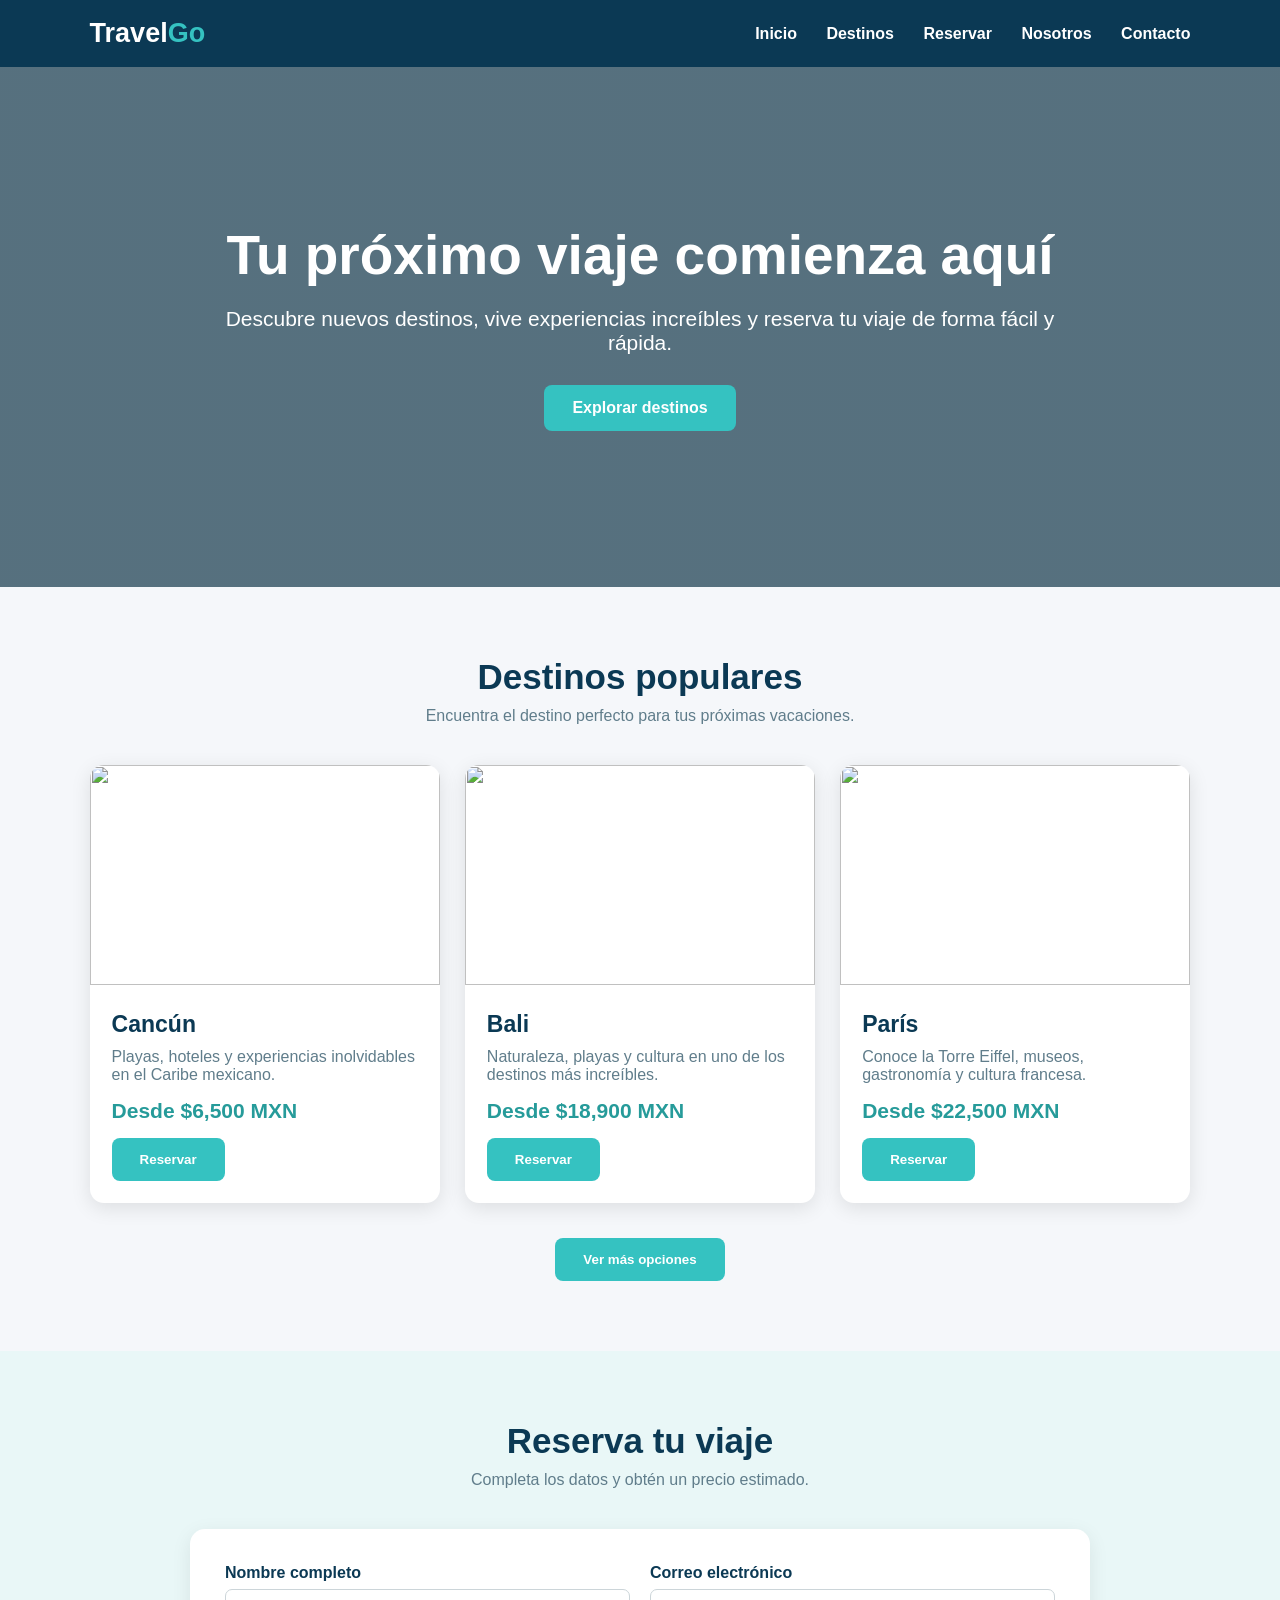
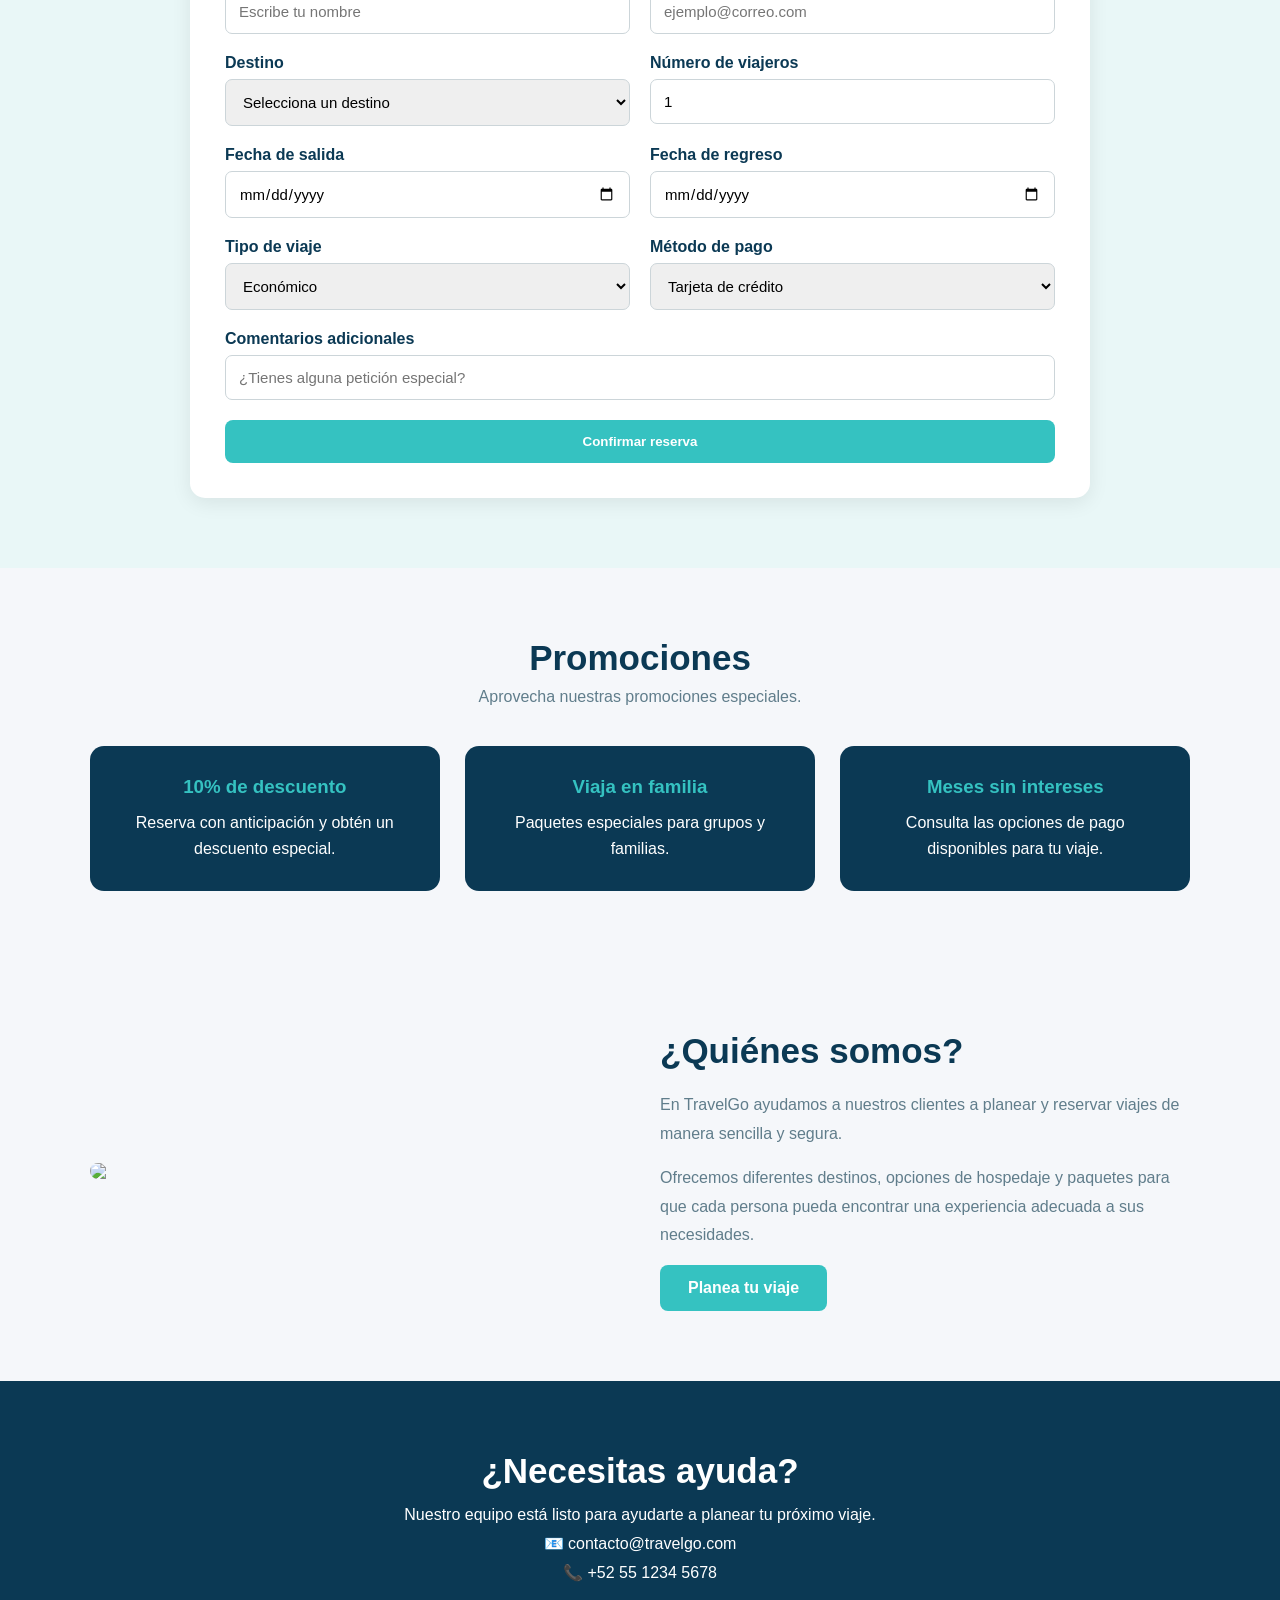
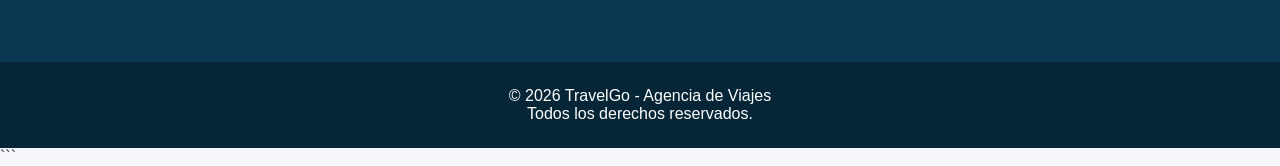
==== index.html @ 4dadccb0 "Add files via upload" ====
<!DOCTYPE html>
<html lang="es">
<head>
    <meta charset="UTF-8">
    <meta name="viewport" content="width=device-width, initial-scale=1.0">
    <title>TravelGo | Agencia de Viajes</title>

    <style>
        * {
            margin: 0;
            padding: 0;
            box-sizing: border-box;
            font-family: Arial, Helvetica, sans-serif;
        }

        html {
            scroll-behavior: smooth;
        }

        body {
            background: #f5f7fa;
            color: #263238;
        }

        /* =========================
           HEADER
        ========================= */

        header {
            background: #0b3954;
            color: white;
            padding: 18px 7%;
            display: flex;
            justify-content: space-between;
            align-items: center;
            position: sticky;
            top: 0;
            z-index: 1000;
        }

        .logo {
            font-size: 27px;
            font-weight: bold;
        }

        .logo span {
            color: #35c2c1;
        }

        nav a {
            color: white;
            text-decoration: none;
            margin-left: 25px;
            font-weight: bold;
        }

        nav a:hover {
            color: #35c2c1;
        }

        /* =========================
           HERO
        ========================= */

        .hero {
            min-height: 520px;
            display: flex;
            justify-content: center;
            align-items: center;
            text-align: center;
            padding: 50px 20px;
            background:
                linear-gradient(rgba(0, 40, 60, 0.65), rgba(0, 40, 60, 0.65)),
                url("https://images.unsplash.com/photo-1507525428034-b723cf961d3e?auto=format&fit=crop&w=1600&q=80");
            background-size: cover;
            background-position: center;
            color: white;
        }

        .hero-content {
            max-width: 850px;
        }

        .hero h1 {
            font-size: 55px;
            margin-bottom: 20px;
        }

        .hero p {
            font-size: 21px;
            margin-bottom: 30px;
        }

        .btn {
            display: inline-block;
            border: none;
            padding: 14px 28px;
            border-radius: 8px;
            background: #35c2c1;
            color: white;
            text-decoration: none;
            font-weight: bold;
            cursor: pointer;
            transition: 0.3s;
        }

        .btn:hover {
            background: #269b9a;
            transform: translateY(-2px);
        }

        /* =========================
           SECCIONES
        ========================= */

        section {
            padding: 70px 7%;
        }

        .section-title {
            text-align: center;
            margin-bottom: 40px;
        }

        .section-title h2 {
            font-size: 35px;
            color: #0b3954;
            margin-bottom: 10px;
        }

        .section-title p {
            color: #607d8b;
        }

        /* =========================
           DESTINOS
        ========================= */

        .destinations {
            display: grid;
            grid-template-columns: repeat(3, 1fr);
            gap: 25px;
        }

        .card {
            background: white;
            border-radius: 14px;
            overflow: hidden;
            box-shadow: 0 5px 20px rgba(0,0,0,0.10);
            transition: 0.3s;
        }

        .card:hover {
            transform: translateY(-7px);
        }

        .card img {
            width: 100%;
            height: 220px;
            object-fit: cover;
        }

        .card-content {
            padding: 22px;
        }

        .card-content h3 {
            color: #0b3954;
            margin-bottom: 10px;
            font-size: 23px;
        }

        .card-content p {
            color: #607d8b;
            margin-bottom: 15px;
        }

        .price {
            font-size: 21px;
            font-weight: bold;
            color: #269b9a;
            margin-bottom: 15px;
        }

        /* =========================
           OPCIONES EXTRA
        ========================= */

        #moreDestinations {
            display: none;
        }

        .more-button {
            text-align: center;
            margin-top: 35px;
        }

        /* =========================
           RESERVACIÓN
        ========================= */

        .reservation {
            background: #e9f7f7;
        }

        .reservation-box {
            max-width: 900px;
            margin: auto;
            background: white;
            padding: 35px;
            border-radius: 15px;
            box-shadow: 0 5px 20px rgba(0,0,0,0.08);
        }

        .form-grid {
            display: grid;
            grid-template-columns: repeat(2, 1fr);
            gap: 20px;
        }

        .form-group {
            display: flex;
            flex-direction: column;
        }

        .form-group label {
            margin-bottom: 7px;
            font-weight: bold;
            color: #0b3954;
        }

        .form-group input,
        .form-group select {
            padding: 13px;
            border: 1px solid #ccd5d9;
            border-radius: 7px;
            font-size: 15px;
        }

        .form-group input:focus,
        .form-group select:focus {
            outline: none;
            border-color: #35c2c1;
        }

        .full {
            grid-column: 1 / -1;
        }

        .reservation-result {
            margin-top: 25px;
            padding: 20px;
            background: #f0fbfb;
            border-left: 5px solid #35c2c1;
            display: none;
            border-radius: 8px;
        }

        .reservation-result h3 {
            color: #0b3954;
            margin-bottom: 10px;
        }

        /* =========================
           PROMOCIONES
        ========================= */

        .promotions {
            display: grid;
            grid-template-columns: repeat(3, 1fr);
            gap: 25px;
        }

        .promo {
            background: #0b3954;
            color: white;
            padding: 30px;
            border-radius: 14px;
            text-align: center;
        }

        .promo h3 {
            color: #35c2c1;
            margin-bottom: 12px;
        }

        .promo p {
            line-height: 1.6;
        }

        /* =========================
           NOSOTROS
        ========================= */

        .about {
            display: grid;
            grid-template-columns: 1fr 1fr;
            gap: 40px;
            align-items: center;
        }

        .about img {
            width: 100%;
            border-radius: 15px;
        }

        .about-text h2 {
            color: #0b3954;
            font-size: 35px;
            margin-bottom: 20px;
        }

        .about-text p {
            line-height: 1.8;
            color: #607d8b;
            margin-bottom: 15px;
        }

        /* =========================
           CONTACTO
        ========================= */

        .contact {
            background: #0b3954;
            color: white;
            text-align: center;
        }

        .contact h2 {
            font-size: 35px;
            margin-bottom: 15px;
        }

        .contact p {
            margin-bottom: 10px;
        }

        /* =========================
           FOOTER
        ========================= */

        footer {
            background: #062536;
            color: white;
            text-align: center;
            padding: 25px;
        }

        /* =========================
           RESPONSIVE
        ========================= */

        @media (max-width: 900px) {

            .destinations,
            .promotions {
                grid-template-columns: repeat(2, 1fr);
            }

            .about {
                grid-template-columns: 1fr;
            }

            .hero h1 {
                font-size: 42px;
            }
        }

        @media (max-width: 600px) {

            header {
                flex-direction: column;
                gap: 15px;
            }

            nav a {
                margin: 0 8px;
                font-size: 14px;
            }

            .destinations,
            .promotions,
            .form-grid {
                grid-template-columns: 1fr;
            }

            .hero h1 {
                font-size: 34px;
            }

            .hero p {
                font-size: 17px;
            }

            section {
                padding: 50px 5%;
            }
        }
    </style>
</head>

<body>

    <!-- =========================
         HEADER
    ========================== -->

    <header>

        <div class="logo">
            Travel<span>Go</span>
        </div>

        <nav>
            <a href="#inicio">Inicio</a>
            <a href="#destinos">Destinos</a>
            <a href="#reservar">Reservar</a>
            <a href="#nosotros">Nosotros</a>
            <a href="#contacto">Contacto</a>
        </nav>

    </header>


    <!-- =========================
         INICIO
    ========================== -->

    <section class="hero" id="inicio">

        <div class="hero-content">

            <h1>Tu próximo viaje comienza aquí</h1>

            <p>
                Descubre nuevos destinos, vive experiencias increíbles
                y reserva tu viaje de forma fácil y rápida.
            </p>

            <a href="#destinos" class="btn">
                Explorar destinos
            </a>

        </div>

    </section>


    <!-- =========================
         DESTINOS
    ========================== -->

    <section id="destinos">

        <div class="section-title">

            <h2>Destinos populares</h2>

            <p>
                Encuentra el destino perfecto para tus próximas vacaciones.
            </p>

        </div>


        <div class="destinations">

            <!-- DESTINO 1 -->

            <div class="card">

                <img src="https://images.unsplash.com/photo-1518105779142-d975f22f1b0a?auto=format&fit=crop&w=800&q=80">

                <div class="card-content">

                    <h3>Cancún</h3>

                    <p>
                        Playas, hoteles y experiencias inolvidables
                        en el Caribe mexicano.
                    </p>

                    <div class="price">
                        Desde $6,500 MXN
                    </div>

                    <button class="btn"
                        onclick="seleccionarDestino('Cancún', 6500)">
                        Reservar
                    </button>

                </div>

            </div>


            <!-- DESTINO 2 -->

            <div class="card">

                <img src="https://images.unsplash.com/photo-1537996194471-e657df975ab4?auto=format&fit=crop&w=800&q=80">

                <div class="card-content">

                    <h3>Bali</h3>

                    <p>
                        Naturaleza, playas y cultura en uno de
                        los destinos más increíbles.
                    </p>

                    <div class="price">
                        Desde $18,900 MXN
                    </div>

                    <button class="btn"
                        onclick="seleccionarDestino('Bali', 18900)">
                        Reservar
                    </button>

                </div>

            </div>


            <!-- DESTINO 3 -->

            <div class="card">

                <img src="https://images.unsplash.com/photo-1502602898657-3e91760cbb34?auto=format&fit=crop&w=800&q=80">

                <div class="card-content">

                    <h3>París</h3>

                    <p>
                        Conoce la Torre Eiffel, museos,
                        gastronomía y cultura francesa.
                    </p>

                    <div class="price">
                        Desde $22,500 MXN
                    </div>

                    <button class="btn"
                        onclick="seleccionarDestino('París', 22500)">
                        Reservar
                    </button>

                </div>

            </div>

        </div>


        <!-- MÁS DESTINOS -->

        <div id="moreDestinations">

            <br>

            <div class="destinations">

                <div class="card">

                    <img src="https://images.unsplash.com/photo-1534430480872-3498386e7856?auto=format&fit=crop&w=800&q=80">

                    <div class="card-content">

                        <h3>Nueva York</h3>

                        <p>
                            Una ciudad llena de entretenimiento,
                            cultura y experiencias.
                        </p>

                        <div class="price">
                            Desde $16,800 MXN
                        </div>

                        <button class="btn"
                            onclick="seleccionarDestino('Nueva York', 16800)">
                            Reservar
                        </button>

                    </div>

                </div>


                <div class="card">

                    <img src="https://images.unsplash.com/photo-1516483638261-f4dbaf036963?auto=format&fit=crop&w=800&q=80">

                    <div class="card-content">

                        <h3>Italia</h3>

                        <p>
                            Roma, Venecia y Florencia en
                            un recorrido inolvidable.
                        </p>

                        <div class="price">
                            Desde $24,500 MXN
                        </div>

                        <button class="btn"
                            onclick="seleccionarDestino('Italia', 24500)">
                            Reservar
                        </button>

                    </div>

                </div>


                <div class="card">

                    <img src="https://images.unsplash.com/photo-1493976040374-85c8e12f0c0e?auto=format&fit=crop&w=800&q=80">

                    <div class="card-content">

                        <h3>Japón</h3>

                        <p>
                            Tecnología, tradición, gastronomía
                            y paisajes únicos.
                        </p>

                        <div class="price">
                            Desde $27,900 MXN
                        </div>

                        <button class="btn"
                            onclick="seleccionarDestino('Japón', 27900)">
                            Reservar
                        </button>

                    </div>

                </div>

            </div>

        </div>


        <div class="more-button">

            <button class="btn" onclick="mostrarDestinos()">
                Ver más opciones
            </button>

        </div>

    </section>


    <!-- =========================
         RESERVACIÓN
    ========================== -->

    <section class="reservation" id="reservar">

        <div class="section-title">

            <h2>Reserva tu viaje</h2>

            <p>
                Completa los datos y obtén un precio estimado.
            </p>

        </div>


        <div class="reservation-box">

            <form id="reservationForm">

                <div class="form-grid">

                    <div class="form-group">

                        <label for="name">
                            Nombre completo
                        </label>

                        <input
                            type="text"
                            id="name"
                            placeholder="Escribe tu nombre"
                            required>

                    </div>


                    <div class="form-group">

                        <label for="email">
                            Correo electrónico
                        </label>

                        <input
                            type="email"
                            id="email"
                            placeholder="ejemplo@correo.com"
                            required>

                    </div>


                    <div class="form-group">

                        <label for="destination">
                            Destino
                        </label>

                        <select id="destination" required>

                            <option value="">
                                Selecciona un destino
                            </option>

                            <option value="6500">
                                Cancún
                            </option>

                            <option value="18900">
                                Bali
                            </option>

                            <option value="22500">
                                París
                            </option>

                            <option value="16800">
                                Nueva York
                            </option>

                            <option value="24500">
                                Italia
                            </option>

                            <option value="27900">
                                Japón
                            </option>

                        </select>

                    </div>


                    <div class="form-group">

                        <label for="travelers">
                            Número de viajeros
                        </label>

                        <input
                            type="number"
                            id="travelers"
                            min="1"
                            max="20"
                            value="1"
                            required>

                    </div>


                    <div class="form-group">

                        <label for="departure">
                            Fecha de salida
                        </label>

                        <input
                            type="date"
                            id="departure"
                            required>

                    </div>


                    <div class="form-group">

                        <label for="return">
                            Fecha de regreso
                        </label>

                        <input
                            type="date"
                            id="return"
                            required>

                    </div>


                    <div class="form-group">

                        <label for="type">
                            Tipo de viaje
                        </label>

                        <select id="type">

                            <option value="1">
                                Económico
                            </option>

                            <option value="1.25">
                                Estándar
                            </option>

                            <option value="1.6">
                                Premium
                            </option>

                        </select>

                    </div>


                    <div class="form-group">

                        <label for="payment">
                            Método de pago
                        </label>

                        <select id="payment">

                            <option>
                                Tarjeta de crédito
                            </option>

                            <option>
                                Tarjeta de débito
                            </option>

                            <option>
                                Transferencia bancaria
                            </option>

                        </select>

                    </div>


                    <div class="form-group full">

                        <label for="comments">
                            Comentarios adicionales
                        </label>

                        <input
                            type="text"
                            id="comments"
                            placeholder="¿Tienes alguna petición especial?">

                    </div>


                    <div class="form-group full">

                        <button
                            type="submit"
                            class="btn">
                            Confirmar reserva
                        </button>

                    </div>

                </div>

            </form>


            <!-- RESULTADO -->

            <div
                id="reservationResult"
                class="reservation-result">

                <h3>
                    ¡Reserva registrada!
                </h3>

                <p id="resultText"></p>

            </div>

        </div>

    </section>


    <!-- =========================
         PROMOCIONES
    ========================== -->

    <section>

        <div class="section-title">

            <h2>Promociones</h2>

            <p>
                Aprovecha nuestras promociones especiales.
            </p>

        </div>


        <div class="promotions">

            <div class="promo">

                <h3>10% de descuento</h3>

                <p>
                    Reserva con anticipación y obtén
                    un descuento especial.
                </p>

            </div>


            <div class="promo">

                <h3>Viaja en familia</h3>

                <p>
                    Paquetes especiales para grupos
                    y familias.
                </p>

            </div>


            <div class="promo">

                <h3>Meses sin intereses</h3>

                <p>
                    Consulta las opciones de pago
                    disponibles para tu viaje.
                </p>

            </div>

        </div>

    </section>


    <!-- =========================
         NOSOTROS
    ========================== -->

    <section id="nosotros">

        <div class="about">

            <img
                src="https://images.unsplash.com/photo-1488646953014-85cb44e25828?auto=format&fit=crop&w=1000&q=80">

            <div class="about-text">

                <h2>¿Quiénes somos?</h2>

                <p>
                    En TravelGo ayudamos a nuestros clientes
                    a planear y reservar viajes de manera
                    sencilla y segura.
                </p>

                <p>
                    Ofrecemos diferentes destinos, opciones
                    de hospedaje y paquetes para que cada
                    persona pueda encontrar una experiencia
                    adecuada a sus necesidades.
                </p>

                <a href="#reservar" class="btn">
                    Planea tu viaje
                </a>

            </div>

        </div>

    </section>


    <!-- =========================
         CONTACTO
    ========================== -->

    <section class="contact" id="contacto">

        <h2>¿Necesitas ayuda?</h2>

        <p>
            Nuestro equipo está listo para ayudarte
            a planear tu próximo viaje.
        </p>

        <p>
            📧 contacto@travelgo.com
        </p>

        <p>
            📞 +52 55 1234 5678
        </p>

    </section>


    <!-- =========================
         FOOTER
    ========================== -->

    <footer>

        <p>
            © 2026 TravelGo - Agencia de Viajes
        </p>

        <p>
            Todos los derechos reservados.
        </p>

    </footer>


    <!-- =========================
         JAVASCRIPT
    ========================== -->

    <script>

        /*
        ========================================
        MOSTRAR MÁS DESTINOS
        ========================================
        */

        function mostrarDestinos() {

            const moreDestinations =
                document.getElementById("moreDestinations");

            const button =
                document.querySelector(".more-button button");

            if (moreDestinations.style.display === "block") {

                moreDestinations.style.display = "none";

                button.textContent = "Ver más opciones";

            } else {

                moreDestinations.style.display = "block";

                button.textContent = "Ver menos opciones";

            }

        }


        /*
        ========================================
        SELECCIONAR DESTINO
        ========================================
        */

        function seleccionarDestino(nombre, precio) {

            const select =
                document.getElementById("destination");

            const precios = {
                "Cancún": "6500",
                "Bali": "18900",
                "París": "22500",
                "Nueva York": "16800",
                "Italia": "24500",
                "Japón": "27900"
            };

            select.value = precios[nombre];

            document
                .getElementById("reservar")
                .scrollIntoView({
                    behavior: "smooth"
                });

        }


        /*
        ========================================
        RESERVACIÓN
        ========================================
        */

        document
            .getElementById("reservationForm")
            .addEventListener("submit", function(event) {

                event.preventDefault();


                const name =
                    document.getElementById("name").value;

                const email =
                    document.getElementById("email").value;

                const destinationSelect =
                    document.getElementById("destination");

                const destination =
                    destinationSelect.options[
                        destinationSelect.selectedIndex
                    ].text;


                const basePrice =
                    parseFloat(destinationSelect.value);


                const travelers =
                    parseInt(
                        document.getElementById("travelers").value
                    );


                const type =
                    parseFloat(
                        document.getElementById("type").value
                    );


                const departure =
                    document.getElementById("departure").value;

                const returnDate =
                    document.getElementById("return").value;


                /*
                Precio total
                */

                const total =
                    basePrice *
                    travelers *
                    type;


                /*
                Formato de moneda
                */

                const formattedTotal =
                    total.toLocaleString(
                        "es-MX",
                        {
                            style: "currency",
                            currency: "MXN"
                        }
                    );


                /*
                Mostrar resultado
                */

                const result =
                    document.getElementById(
                        "reservationResult"
                    );

                const resultText =
                    document.getElementById(
                        "resultText"
                    );


                resultText.innerHTML =

                    "Gracias <strong>" +
                    name +
                    "</strong>. " +

                    "Tu solicitud para viajar a " +
                    "<strong>" +
                    destination +
                    "</strong> " +

                    "ha sido registrada.<br><br>" +

                    "📅 Salida: " +
                    departure +
                    "<br>" +

                    "📅 Regreso: " +
                    returnDate +
                    "<br>" +

                    "👥 Viajeros: " +
                    travelers +
                    "<br>" +

                    "📧 Correo: " +
                    email +
                    "<br><br>" +

                    "<strong>Precio estimado: " +
                    formattedTotal +
                    "</strong><br><br>" +

                    "Un asesor se pondrá en contacto contigo para confirmar la reserva.";


                result.style.display = "block";


                /*
                Mover hacia el resultado
                */

                result.scrollIntoView({
                    behavior: "smooth"
                });

            });


        /*
        ========================================
        VALIDACIÓN DE FECHAS
        ========================================
        */

        const today =
            new Date().toISOString().split("T")[0];

        document
            .getElementById("departure")
            .setAttribute("min", today);

        document
            .getElementById("return")
            .setAttribute("min", today);


        document
            .getElementById("departure")
            .addEventListener("change", function() {

                document
                    .getElementById("return")
                    .setAttribute(
                        "min",
                        this.value
                    );

            });

    </script>

</body>
</html>
```
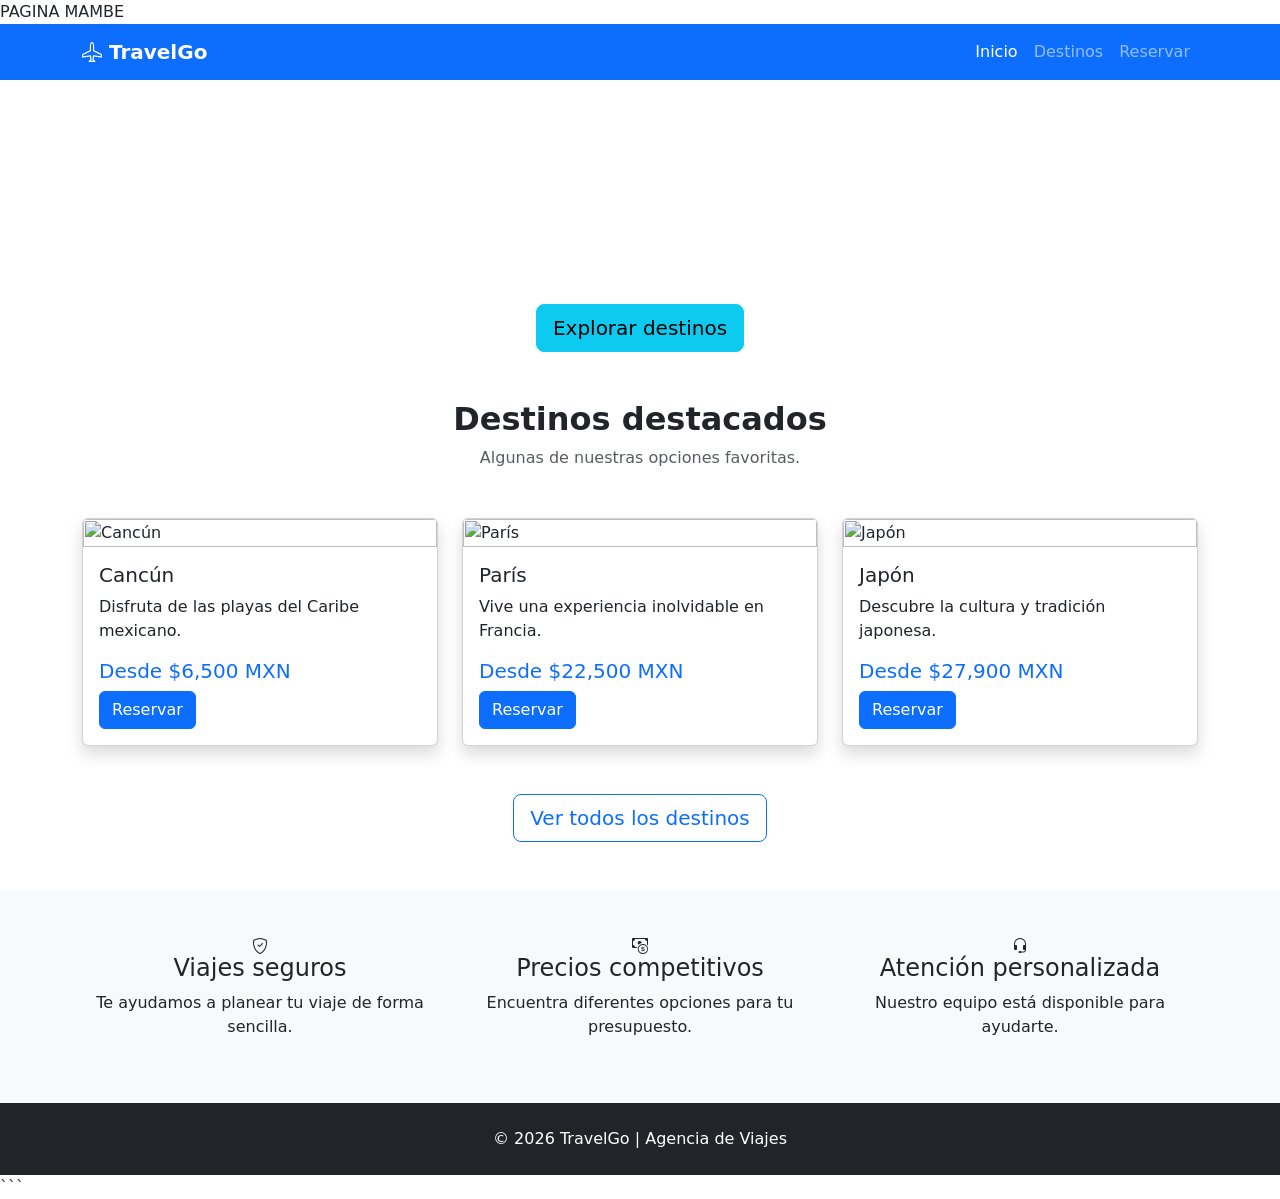
==== commit da985479: "Add files via upload" ====
--- a/index.html
+++ b/index.html
@@ -1,1280 +1,355 @@
-
+PAGINA MAMBE
 <!DOCTYPE html>
 <html lang="es">
+
 <head>
     <meta charset="UTF-8">
     <meta name="viewport" content="width=device-width, initial-scale=1.0">
+
     <title>TravelGo | Agencia de Viajes</title>
 
-    <style>
-        * {
-            margin: 0;
-            padding: 0;
-            box-sizing: border-box;
-            font-family: Arial, Helvetica, sans-serif;
-        }
-
-        html {
-            scroll-behavior: smooth;
-        }
-
-        body {
-            background: #f5f7fa;
-            color: #263238;
-        }
-
-        /* =========================
-           HEADER
-        ========================= */
-
-        header {
-            background: #0b3954;
-            color: white;
-            padding: 18px 7%;
-            display: flex;
-            justify-content: space-between;
-            align-items: center;
-            position: sticky;
-            top: 0;
-            z-index: 1000;
-        }
-
-        .logo {
-            font-size: 27px;
-            font-weight: bold;
-        }
-
-        .logo span {
-            color: #35c2c1;
-        }
-
-        nav a {
-            color: white;
-            text-decoration: none;
-            margin-left: 25px;
-            font-weight: bold;
-        }
-
-        nav a:hover {
-            color: #35c2c1;
-        }
-
-        /* =========================
-           HERO
-        ========================= */
-
-        .hero {
-            min-height: 520px;
-            display: flex;
-            justify-content: center;
-            align-items: center;
-            text-align: center;
-            padding: 50px 20px;
-            background:
-                linear-gradient(rgba(0, 40, 60, 0.65), rgba(0, 40, 60, 0.65)),
-                url("https://images.unsplash.com/photo-1507525428034-b723cf961d3e?auto=format&fit=crop&w=1600&q=80");
-            background-size: cover;
-            background-position: center;
-            color: white;
-        }
-
-        .hero-content {
-            max-width: 850px;
-        }
-
-        .hero h1 {
-            font-size: 55px;
-            margin-bottom: 20px;
-        }
-
-        .hero p {
-            font-size: 21px;
-            margin-bottom: 30px;
-        }
-
-        .btn {
-            display: inline-block;
-            border: none;
-            padding: 14px 28px;
-            border-radius: 8px;
-            background: #35c2c1;
-            color: white;
-            text-decoration: none;
-            font-weight: bold;
-            cursor: pointer;
-            transition: 0.3s;
-        }
-
-        .btn:hover {
-            background: #269b9a;
-            transform: translateY(-2px);
-        }
-
-        /* =========================
-           SECCIONES
-        ========================= */
-
-        section {
-            padding: 70px 7%;
-        }
-
-        .section-title {
-            text-align: center;
-            margin-bottom: 40px;
-        }
-
-        .section-title h2 {
-            font-size: 35px;
-            color: #0b3954;
-            margin-bottom: 10px;
-        }
-
-        .section-title p {
-            color: #607d8b;
-        }
-
-        /* =========================
-           DESTINOS
-        ========================= */
-
-        .destinations {
-            display: grid;
-            grid-template-columns: repeat(3, 1fr);
-            gap: 25px;
-        }
-
-        .card {
-            background: white;
-            border-radius: 14px;
-            overflow: hidden;
-            box-shadow: 0 5px 20px rgba(0,0,0,0.10);
-            transition: 0.3s;
-        }
-
-        .card:hover {
-            transform: translateY(-7px);
-        }
-
-        .card img {
-            width: 100%;
-            height: 220px;
-            object-fit: cover;
-        }
-
-        .card-content {
-            padding: 22px;
-        }
-
-        .card-content h3 {
-            color: #0b3954;
-            margin-bottom: 10px;
-            font-size: 23px;
-        }
-
-        .card-content p {
-            color: #607d8b;
-            margin-bottom: 15px;
-        }
-
-        .price {
-            font-size: 21px;
-            font-weight: bold;
-            color: #269b9a;
-            margin-bottom: 15px;
-        }
-
-        /* =========================
-           OPCIONES EXTRA
-        ========================= */
-
-        #moreDestinations {
-            display: none;
-        }
-
-        .more-button {
-            text-align: center;
-            margin-top: 35px;
-        }
-
-        /* =========================
-           RESERVACIÓN
-        ========================= */
-
-        .reservation {
-            background: #e9f7f7;
-        }
-
-        .reservation-box {
-            max-width: 900px;
-            margin: auto;
-            background: white;
-            padding: 35px;
-            border-radius: 15px;
-            box-shadow: 0 5px 20px rgba(0,0,0,0.08);
-        }
-
-        .form-grid {
-            display: grid;
-            grid-template-columns: repeat(2, 1fr);
-            gap: 20px;
-        }
-
-        .form-group {
-            display: flex;
-            flex-direction: column;
-        }
-
-        .form-group label {
-            margin-bottom: 7px;
-            font-weight: bold;
-            color: #0b3954;
-        }
-
-        .form-group input,
-        .form-group select {
-            padding: 13px;
-            border: 1px solid #ccd5d9;
-            border-radius: 7px;
-            font-size: 15px;
-        }
-
-        .form-group input:focus,
-        .form-group select:focus {
-            outline: none;
-            border-color: #35c2c1;
-        }
-
-        .full {
-            grid-column: 1 / -1;
-        }
-
-        .reservation-result {
-            margin-top: 25px;
-            padding: 20px;
-            background: #f0fbfb;
-            border-left: 5px solid #35c2c1;
-            display: none;
-            border-radius: 8px;
-        }
-
-        .reservation-result h3 {
-            color: #0b3954;
-            margin-bottom: 10px;
-        }
-
-        /* =========================
-           PROMOCIONES
-        ========================= */
-
-        .promotions {
-            display: grid;
-            grid-template-columns: repeat(3, 1fr);
-            gap: 25px;
-        }
-
-        .promo {
-            background: #0b3954;
-            color: white;
-            padding: 30px;
-            border-radius: 14px;
-            text-align: center;
-        }
-
-        .promo h3 {
-            color: #35c2c1;
-            margin-bottom: 12px;
-        }
-
-        .promo p {
-            line-height: 1.6;
-        }
-
-        /* =========================
-           NOSOTROS
-        ========================= */
-
-        .about {
-            display: grid;
-            grid-template-columns: 1fr 1fr;
-            gap: 40px;
-            align-items: center;
-        }
-
-        .about img {
-            width: 100%;
-            border-radius: 15px;
-        }
-
-        .about-text h2 {
-            color: #0b3954;
-            font-size: 35px;
-            margin-bottom: 20px;
-        }
-
-        .about-text p {
-            line-height: 1.8;
-            color: #607d8b;
-            margin-bottom: 15px;
-        }
-
-        /* =========================
-           CONTACTO
-        ========================= */
-
-        .contact {
-            background: #0b3954;
-            color: white;
-            text-align: center;
-        }
-
-        .contact h2 {
-            font-size: 35px;
-            margin-bottom: 15px;
-        }
-
-        .contact p {
-            margin-bottom: 10px;
-        }
-
-        /* =========================
-           FOOTER
-        ========================= */
-
-        footer {
-            background: #062536;
-            color: white;
-            text-align: center;
-            padding: 25px;
-        }
-
-        /* =========================
-           RESPONSIVE
-        ========================= */
-
-        @media (max-width: 900px) {
-
-            .destinations,
-            .promotions {
-                grid-template-columns: repeat(2, 1fr);
-            }
-
-            .about {
-                grid-template-columns: 1fr;
-            }
-
-            .hero h1 {
-                font-size: 42px;
-            }
-        }
-
-        @media (max-width: 600px) {
-
-            header {
-                flex-direction: column;
-                gap: 15px;
-            }
-
-            nav a {
-                margin: 0 8px;
-                font-size: 14px;
-            }
-
-            .destinations,
-            .promotions,
-            .form-grid {
-                grid-template-columns: 1fr;
-            }
-
-            .hero h1 {
-                font-size: 34px;
-            }
-
-            .hero p {
-                font-size: 17px;
-            }
-
-            section {
-                padding: 50px 5%;
-            }
-        }
-    </style>
+    <!-- Bootstrap CSS -->
+    <link
+        href="https://cdn.jsdelivr.net/npm/bootstrap@5.3.3/dist/css/bootstrap.min.css"
+        rel="stylesheet">
+
+    <!-- Bootstrap Icons -->
+    <link
+        rel="stylesheet"
+        href="https://cdn.jsdelivr.net/npm/bootstrap-icons@1.11.3/font/bootstrap-icons.min.css">
+
+    <!-- CSS propio -->
+    <link rel="stylesheet" href="css/estilos.css">
 </head>
 
 <body>
 
-    <!-- =========================
-         HEADER
-    ========================== -->
-
-    <header>
-
-        <div class="logo">
-            Travel<span>Go</span>
-        </div>
-
-        <nav>
-            <a href="#inicio">Inicio</a>
-            <a href="#destinos">Destinos</a>
-            <a href="#reservar">Reservar</a>
-            <a href="#nosotros">Nosotros</a>
-            <a href="#contacto">Contacto</a>
-        </nav>
-
-    </header>
-
-
-    <!-- =========================
-         INICIO
-    ========================== -->
-
-    <section class="hero" id="inicio">
-
-        <div class="hero-content">
-
-            <h1>Tu próximo viaje comienza aquí</h1>
-
-            <p>
-                Descubre nuevos destinos, vive experiencias increíbles
-                y reserva tu viaje de forma fácil y rápida.
+<!-- =========================
+     NAVBAR
+========================= -->
+
+<nav class="navbar navbar-expand-lg navbar-dark bg-primary sticky-top">
+
+    <div class="container">
+
+        <a class="navbar-brand fw-bold" href="index.html">
+            <i class="bi bi-airplane"></i>
+            TravelGo
+        </a>
+
+        <button
+            class="navbar-toggler"
+            type="button"
+            data-bs-toggle="collapse"
+            data-bs-target="#menu">
+
+            <span class="navbar-toggler-icon"></span>
+
+        </button>
+
+        <div class="collapse navbar-collapse" id="menu">
+
+            <ul class="navbar-nav ms-auto">
+
+                <li class="nav-item">
+                    <a class="nav-link active" href="index.html">
+                        Inicio
+                    </a>
+                </li>
+
+                <li class="nav-item">
+                    <a class="nav-link" href="destinos.html">
+                        Destinos
+                    </a>
+                </li>
+
+                <li class="nav-item">
+                    <a class="nav-link" href="reservas.html">
+                        Reservar
+                    </a>
+                </li>
+
+            </ul>
+
+        </div>
+
+    </div>
+
+</nav>
+
+
+<!-- =========================
+     HERO
+========================= -->
+
+<section class="hero d-flex align-items-center">
+
+    <div class="container text-center text-white">
+
+        <h1 class="display-3 fw-bold">
+            Tu próximo viaje comienza aquí
+        </h1>
+
+        <p class="lead">
+            Descubre destinos increíbles y reserva
+            tu próxima aventura con TravelGo.
+        </p>
+
+        <a
+            href="destinos.html"
+            class="btn btn-info btn-lg mt-3">
+
+            Explorar destinos
+
+        </a>
+
+    </div>
+
+</section>
+
+
+<!-- =========================
+     DESTINOS DESTACADOS
+========================= -->
+
+<section class="py-5">
+
+    <div class="container">
+
+        <div class="text-center mb-5">
+
+            <h2 class="fw-bold">
+                Destinos destacados
+            </h2>
+
+            <p class="text-muted">
+                Algunas de nuestras opciones favoritas.
             </p>
 
-            <a href="#destinos" class="btn">
-                Explorar destinos
+        </div>
+
+
+        <div class="row g-4">
+
+
+            <!-- CANCÚN -->
+
+            <div class="col-md-4">
+
+                <div class="card h-100 shadow">
+
+                    <img
+                        src="https://images.unsplash.com/photo-1518105779142-d975f22f1b0a?auto=format&fit=crop&w=800&q=80"
+                        class="card-img-top"
+                        alt="Cancún">
+
+                    <div class="card-body">
+
+                        <h5 class="card-title">
+                            Cancún
+                        </h5>
+
+                        <p class="card-text">
+                            Disfruta de las playas del Caribe
+                            mexicano.
+                        </p>
+
+                        <h5 class="text-primary">
+                            Desde $6,500 MXN
+                        </h5>
+
+                        <a
+                            href="reservas.html?destino=Cancun"
+                            class="btn btn-primary">
+
+                            Reservar
+
+                        </a>
+
+                    </div>
+
+                </div>
+
+            </div>
+
+
+            <!-- PARÍS -->
+
+            <div class="col-md-4">
+
+                <div class="card h-100 shadow">
+
+                    <img
+                        src="https://images.unsplash.com/photo-1502602898657-3e91760cbb34?auto=format&fit=crop&w=800&q=80"
+                        class="card-img-top"
+                        alt="París">
+
+                    <div class="card-body">
+
+                        <h5 class="card-title">
+                            París
+                        </h5>
+
+                        <p class="card-text">
+                            Vive una experiencia inolvidable
+                            en Francia.
+                        </p>
+
+                        <h5 class="text-primary">
+                            Desde $22,500 MXN
+                        </h5>
+
+                        <a
+                            href="reservas.html?destino=Paris"
+                            class="btn btn-primary">
+
+                            Reservar
+
+                        </a>
+
+                    </div>
+
+                </div>
+
+            </div>
+
+
+            <!-- JAPÓN -->
+
+            <div class="col-md-4">
+
+                <div class="card h-100 shadow">
+
+                    <img
+                        src="https://images.unsplash.com/photo-1493976040374-85c8e12f0c0e?auto=format&fit=crop&w=800&q=80"
+                        class="card-img-top"
+                        alt="Japón">
+
+                    <div class="card-body">
+
+                        <h5 class="card-title">
+                            Japón
+                        </h5>
+
+                        <p class="card-text">
+                            Descubre la cultura y tradición
+                            japonesa.
+                        </p>
+
+                        <h5 class="text-primary">
+                            Desde $27,900 MXN
+                        </h5>
+
+                        <a
+                            href="reservas.html?destino=Japon"
+                            class="btn btn-primary">
+
+                            Reservar
+
+                        </a>
+
+                    </div>
+
+                </div>
+
+            </div>
+
+        </div>
+
+
+        <div class="text-center mt-5">
+
+            <a
+                href="destinos.html"
+                class="btn btn-outline-primary btn-lg">
+
+                Ver todos los destinos
+
             </a>
 
         </div>
 
-    </section>
-
-
-    <!-- =========================
-         DESTINOS
-    ========================== -->
-
-    <section id="destinos">
-
-        <div class="section-title">
-
-            <h2>Destinos populares</h2>
-
-            <p>
-                Encuentra el destino perfecto para tus próximas vacaciones.
-            </p>
-
-        </div>
-
-
-        <div class="destinations">
-
-            <!-- DESTINO 1 -->
-
-            <div class="card">
-
-                <img src="https://images.unsplash.com/photo-1518105779142-d975f22f1b0a?auto=format&fit=crop&w=800&q=80">
-
-                <div class="card-content">
-
-                    <h3>Cancún</h3>
-
-                    <p>
-                        Playas, hoteles y experiencias inolvidables
-                        en el Caribe mexicano.
-                    </p>
-
-                    <div class="price">
-                        Desde $6,500 MXN
-                    </div>
-
-                    <button class="btn"
-                        onclick="seleccionarDestino('Cancún', 6500)">
-                        Reservar
-                    </button>
-
-                </div>
-
-            </div>
-
-
-            <!-- DESTINO 2 -->
-
-            <div class="card">
-
-                <img src="https://images.unsplash.com/photo-1537996194471-e657df975ab4?auto=format&fit=crop&w=800&q=80">
-
-                <div class="card-content">
-
-                    <h3>Bali</h3>
-
-                    <p>
-                        Naturaleza, playas y cultura en uno de
-                        los destinos más increíbles.
-                    </p>
-
-                    <div class="price">
-                        Desde $18,900 MXN
-                    </div>
-
-                    <button class="btn"
-                        onclick="seleccionarDestino('Bali', 18900)">
-                        Reservar
-                    </button>
-
-                </div>
-
-            </div>
-
-
-            <!-- DESTINO 3 -->
-
-            <div class="card">
-
-                <img src="https://images.unsplash.com/photo-1502602898657-3e91760cbb34?auto=format&fit=crop&w=800&q=80">
-
-                <div class="card-content">
-
-                    <h3>París</h3>
-
-                    <p>
-                        Conoce la Torre Eiffel, museos,
-                        gastronomía y cultura francesa.
-                    </p>
-
-                    <div class="price">
-                        Desde $22,500 MXN
-                    </div>
-
-                    <button class="btn"
-                        onclick="seleccionarDestino('París', 22500)">
-                        Reservar
-                    </button>
-
-                </div>
-
-            </div>
-
-        </div>
-
-
-        <!-- MÁS DESTINOS -->
-
-        <div id="moreDestinations">
-
-            <br>
-
-            <div class="destinations">
-
-                <div class="card">
-
-                    <img src="https://images.unsplash.com/photo-1534430480872-3498386e7856?auto=format&fit=crop&w=800&q=80">
-
-                    <div class="card-content">
-
-                        <h3>Nueva York</h3>
-
-                        <p>
-                            Una ciudad llena de entretenimiento,
-                            cultura y experiencias.
-                        </p>
-
-                        <div class="price">
-                            Desde $16,800 MXN
-                        </div>
-
-                        <button class="btn"
-                            onclick="seleccionarDestino('Nueva York', 16800)">
-                            Reservar
-                        </button>
-
-                    </div>
-
-                </div>
-
-
-                <div class="card">
-
-                    <img src="https://images.unsplash.com/photo-1516483638261-f4dbaf036963?auto=format&fit=crop&w=800&q=80">
-
-                    <div class="card-content">
-
-                        <h3>Italia</h3>
-
-                        <p>
-                            Roma, Venecia y Florencia en
-                            un recorrido inolvidable.
-                        </p>
-
-                        <div class="price">
-                            Desde $24,500 MXN
-                        </div>
-
-                        <button class="btn"
-                            onclick="seleccionarDestino('Italia', 24500)">
-                            Reservar
-                        </button>
-
-                    </div>
-
-                </div>
-
-
-                <div class="card">
-
-                    <img src="https://images.unsplash.com/photo-1493976040374-85c8e12f0c0e?auto=format&fit=crop&w=800&q=80">
-
-                    <div class="card-content">
-
-                        <h3>Japón</h3>
-
-                        <p>
-                            Tecnología, tradición, gastronomía
-                            y paisajes únicos.
-                        </p>
-
-                        <div class="price">
-                            Desde $27,900 MXN
-                        </div>
-
-                        <button class="btn"
-                            onclick="seleccionarDestino('Japón', 27900)">
-                            Reservar
-                        </button>
-
-                    </div>
-
-                </div>
-
-            </div>
-
-        </div>
-
-
-        <div class="more-button">
-
-            <button class="btn" onclick="mostrarDestinos()">
-                Ver más opciones
-            </button>
-
-        </div>
-
-    </section>
-
-
-    <!-- =========================
-         RESERVACIÓN
-    ========================== -->
-
-    <section class="reservation" id="reservar">
-
-        <div class="section-title">
-
-            <h2>Reserva tu viaje</h2>
-
-            <p>
-                Completa los datos y obtén un precio estimado.
-            </p>
-
-        </div>
-
-
-        <div class="reservation-box">
-
-            <form id="reservationForm">
-
-                <div class="form-grid">
-
-                    <div class="form-group">
-
-                        <label for="name">
-                            Nombre completo
-                        </label>
-
-                        <input
-                            type="text"
-                            id="name"
-                            placeholder="Escribe tu nombre"
-                            required>
-
-                    </div>
-
-
-                    <div class="form-group">
-
-                        <label for="email">
-                            Correo electrónico
-                        </label>
-
-                        <input
-                            type="email"
-                            id="email"
-                            placeholder="ejemplo@correo.com"
-                            required>
-
-                    </div>
-
-
-                    <div class="form-group">
-
-                        <label for="destination">
-                            Destino
-                        </label>
-
-                        <select id="destination" required>
-
-                            <option value="">
-                                Selecciona un destino
-                            </option>
-
-                            <option value="6500">
-                                Cancún
-                            </option>
-
-                            <option value="18900">
-                                Bali
-                            </option>
-
-                            <option value="22500">
-                                París
-                            </option>
-
-                            <option value="16800">
-                                Nueva York
-                            </option>
-
-                            <option value="24500">
-                                Italia
-                            </option>
-
-                            <option value="27900">
-                                Japón
-                            </option>
-
-                        </select>
-
-                    </div>
-
-
-                    <div class="form-group">
-
-                        <label for="travelers">
-                            Número de viajeros
-                        </label>
-
-                        <input
-                            type="number"
-                            id="travelers"
-                            min="1"
-                            max="20"
-                            value="1"
-                            required>
-
-                    </div>
-
-
-                    <div class="form-group">
-
-                        <label for="departure">
-                            Fecha de salida
-                        </label>
-
-                        <input
-                            type="date"
-                            id="departure"
-                            required>
-
-                    </div>
-
-
-                    <div class="form-group">
-
-                        <label for="return">
-                            Fecha de regreso
-                        </label>
-
-                        <input
-                            type="date"
-                            id="return"
-                            required>
-
-                    </div>
-
-
-                    <div class="form-group">
-
-                        <label for="type">
-                            Tipo de viaje
-                        </label>
-
-                        <select id="type">
-
-                            <option value="1">
-                                Económico
-                            </option>
-
-                            <option value="1.25">
-                                Estándar
-                            </option>
-
-                            <option value="1.6">
-                                Premium
-                            </option>
-
-                        </select>
-
-                    </div>
-
-
-                    <div class="form-group">
-
-                        <label for="payment">
-                            Método de pago
-                        </label>
-
-                        <select id="payment">
-
-                            <option>
-                                Tarjeta de crédito
-                            </option>
-
-                            <option>
-                                Tarjeta de débito
-                            </option>
-
-                            <option>
-                                Transferencia bancaria
-                            </option>
-
-                        </select>
-
-                    </div>
-
-
-                    <div class="form-group full">
-
-                        <label for="comments">
-                            Comentarios adicionales
-                        </label>
-
-                        <input
-                            type="text"
-                            id="comments"
-                            placeholder="¿Tienes alguna petición especial?">
-
-                    </div>
-
-
-                    <div class="form-group full">
-
-                        <button
-                            type="submit"
-                            class="btn">
-                            Confirmar reserva
-                        </button>
-
-                    </div>
-
-                </div>
-
-            </form>
-
-
-            <!-- RESULTADO -->
-
-            <div
-                id="reservationResult"
-                class="reservation-result">
-
-                <h3>
-                    ¡Reserva registrada!
-                </h3>
-
-                <p id="resultText"></p>
-
-            </div>
-
-        </div>
-
-    </section>
-
-
-    <!-- =========================
-         PROMOCIONES
-    ========================== -->
-
-    <section>
-
-        <div class="section-title">
-
-            <h2>Promociones</h2>
-
-            <p>
-                Aprovecha nuestras promociones especiales.
-            </p>
-
-        </div>
-
-
-        <div class="promotions">
-
-            <div class="promo">
-
-                <h3>10% de descuento</h3>
+    </div>
+
+</section>
+
+
+<!-- =========================
+     BENEFICIOS
+========================= -->
+
+<section class="bg-light py-5">
+
+    <div class="container">
+
+        <div class="row text-center g-4">
+
+            <div class="col-md-4">
+
+                <i class="bi bi-shield-check icono"></i>
+
+                <h4>Viajes seguros</h4>
 
                 <p>
-                    Reserva con anticipación y obtén
-                    un descuento especial.
+                    Te ayudamos a planear tu viaje
+                    de forma sencilla.
                 </p>
 
             </div>
 
 
-            <div class="promo">
-
-                <h3>Viaja en familia</h3>
+            <div class="col-md-4">
+
+                <i class="bi bi-cash-coin icono"></i>
+
+                <h4>Precios competitivos</h4>
 
                 <p>
-                    Paquetes especiales para grupos
-                    y familias.
+                    Encuentra diferentes opciones
+                    para tu presupuesto.
                 </p>
 
             </div>
 
 
-            <div class="promo">
-
-                <h3>Meses sin intereses</h3>
+            <div class="col-md-4">
+
+                <i class="bi bi-headset icono"></i>
+
+                <h4>Atención personalizada</h4>
 
                 <p>
-                    Consulta las opciones de pago
-                    disponibles para tu viaje.
+                    Nuestro equipo está disponible
+                    para ayudarte.
                 </p>
 
             </div>
 
         </div>
 
-    </section>
-
-
-    <!-- =========================
-         NOSOTROS
-    ========================== -->
-
-    <section id="nosotros">
-
-        <div class="about">
-
-            <img
-                src="https://images.unsplash.com/photo-1488646953014-85cb44e25828?auto=format&fit=crop&w=1000&q=80">
-
-            <div class="about-text">
-
-                <h2>¿Quiénes somos?</h2>
-
-                <p>
-                    En TravelGo ayudamos a nuestros clientes
-                    a planear y reservar viajes de manera
-                    sencilla y segura.
-                </p>
-
-                <p>
-                    Ofrecemos diferentes destinos, opciones
-                    de hospedaje y paquetes para que cada
-                    persona pueda encontrar una experiencia
-                    adecuada a sus necesidades.
-                </p>
-
-                <a href="#reservar" class="btn">
-                    Planea tu viaje
-                </a>
-
-            </div>
-
-        </div>
-
-    </section>
-
-
-    <!-- =========================
-         CONTACTO
-    ========================== -->
-
-    <section class="contact" id="contacto">
-
-        <h2>¿Necesitas ayuda?</h2>
-
-        <p>
-            Nuestro equipo está listo para ayudarte
-            a planear tu próximo viaje.
-        </p>
-
-        <p>
-            📧 contacto@travelgo.com
-        </p>
-
-        <p>
-            📞 +52 55 1234 5678
-        </p>
-
-    </section>
-
-
-    <!-- =========================
-         FOOTER
-    ========================== -->
-
-    <footer>
-
-        <p>
-            © 2026 TravelGo - Agencia de Viajes
-        </p>
-
-        <p>
-            Todos los derechos reservados.
-        </p>
-
-    </footer>
-
-
-    <!-- =========================
-         JAVASCRIPT
-    ========================== -->
-
-    <script>
-
-        /*
-        ========================================
-        MOSTRAR MÁS DESTINOS
-        ========================================
-        */
-
-        function mostrarDestinos() {
-
-            const moreDestinations =
-                document.getElementById("moreDestinations");
-
-            const button =
-                document.querySelector(".more-button button");
-
-            if (moreDestinations.style.display === "block") {
-
-                moreDestinations.style.display = "none";
-
-                button.textContent = "Ver más opciones";
-
-            } else {
-
-                moreDestinations.style.display = "block";
-
-                button.textContent = "Ver menos opciones";
-
-            }
-
-        }
-
-
-        /*
-        ========================================
-        SELECCIONAR DESTINO
-        ========================================
-        */
-
-        function seleccionarDestino(nombre, precio) {
-
-            const select =
-                document.getElementById("destination");
-
-            const precios = {
-                "Cancún": "6500",
-                "Bali": "18900",
-                "París": "22500",
-                "Nueva York": "16800",
-                "Italia": "24500",
-                "Japón": "27900"
-            };
-
-            select.value = precios[nombre];
-
-            document
-                .getElementById("reservar")
-                .scrollIntoView({
-                    behavior: "smooth"
-                });
-
-        }
-
-
-        /*
-        ========================================
-        RESERVACIÓN
-        ========================================
-        */
-
-        document
-            .getElementById("reservationForm")
-            .addEventListener("submit", function(event) {
-
-                event.preventDefault();
-
-
-                const name =
-                    document.getElementById("name").value;
-
-                const email =
-                    document.getElementById("email").value;
-
-                const destinationSelect =
-                    document.getElementById("destination");
-
-                const destination =
-                    destinationSelect.options[
-                        destinationSelect.selectedIndex
-                    ].text;
-
-
-                const basePrice =
-                    parseFloat(destinationSelect.value);
-
-
-                const travelers =
-                    parseInt(
-                        document.getElementById("travelers").value
-                    );
-
-
-                const type =
-                    parseFloat(
-                        document.getElementById("type").value
-                    );
-
-
-                const departure =
-                    document.getElementById("departure").value;
-
-                const returnDate =
-                    document.getElementById("return").value;
-
-
-                /*
-                Precio total
-                */
-
-                const total =
-                    basePrice *
-                    travelers *
-                    type;
-
-
-                /*
-                Formato de moneda
-                */
-
-                const formattedTotal =
-                    total.toLocaleString(
-                        "es-MX",
-                        {
-                            style: "currency",
-                            currency: "MXN"
-                        }
-                    );
-
-
-                /*
-                Mostrar resultado
-                */
-
-                const result =
-                    document.getElementById(
-                        "reservationResult"
-                    );
-
-                const resultText =
-                    document.getElementById(
-                        "resultText"
-                    );
-
-
-                resultText.innerHTML =
-
-                    "Gracias <strong>" +
-                    name +
-                    "</strong>. " +
-
-                    "Tu solicitud para viajar a " +
-                    "<strong>" +
-                    destination +
-                    "</strong> " +
-
-                    "ha sido registrada.<br><br>" +
-
-                    "📅 Salida: " +
-                    departure +
-                    "<br>" +
-
-                    "📅 Regreso: " +
-                    returnDate +
-                    "<br>" +
-
-                    "👥 Viajeros: " +
-                    travelers +
-                    "<br>" +
-
-                    "📧 Correo: " +
-                    email +
-                    "<br><br>" +
-
-                    "<strong>Precio estimado: " +
-                    formattedTotal +
-                    "</strong><br><br>" +
-
-                    "Un asesor se pondrá en contacto contigo para confirmar la reserva.";
-
-
-                result.style.display = "block";
-
-
-                /*
-                Mover hacia el resultado
-                */
-
-                result.scrollIntoView({
-                    behavior: "smooth"
-                });
-
-            });
-
-
-        /*
-        ========================================
-        VALIDACIÓN DE FECHAS
-        ========================================
-        */
-
-        const today =
-            new Date().toISOString().split("T")[0];
-
-        document
-            .getElementById("departure")
-            .setAttribute("min", today);
-
-        document
-            .getElementById("return")
-            .setAttribute("min", today);
-
-
-        document
-            .getElementById("departure")
-            .addEventListener("change", function() {
-
-                document
-                    .getElementById("return")
-                    .setAttribute(
-                        "min",
-                        this.value
-                    );
-
-            });
-
-    </script>
+    </div>
+
+</section>
+
+
+<!-- =========================
+     FOOTER
+========================= -->
+
+<footer class="bg-dark text-white text-center py-4">
+
+    <p class="mb-0">
+        © 2026 TravelGo | Agencia de Viajes
+    </p>
+
+</footer>
+
+
+<!-- Bootstrap JS -->
+<script src="bootstrap.js"></script>
+
+<!-- JavaScript propio -->
+<script src="script.js"></script>
 
 </body>
 </html>
